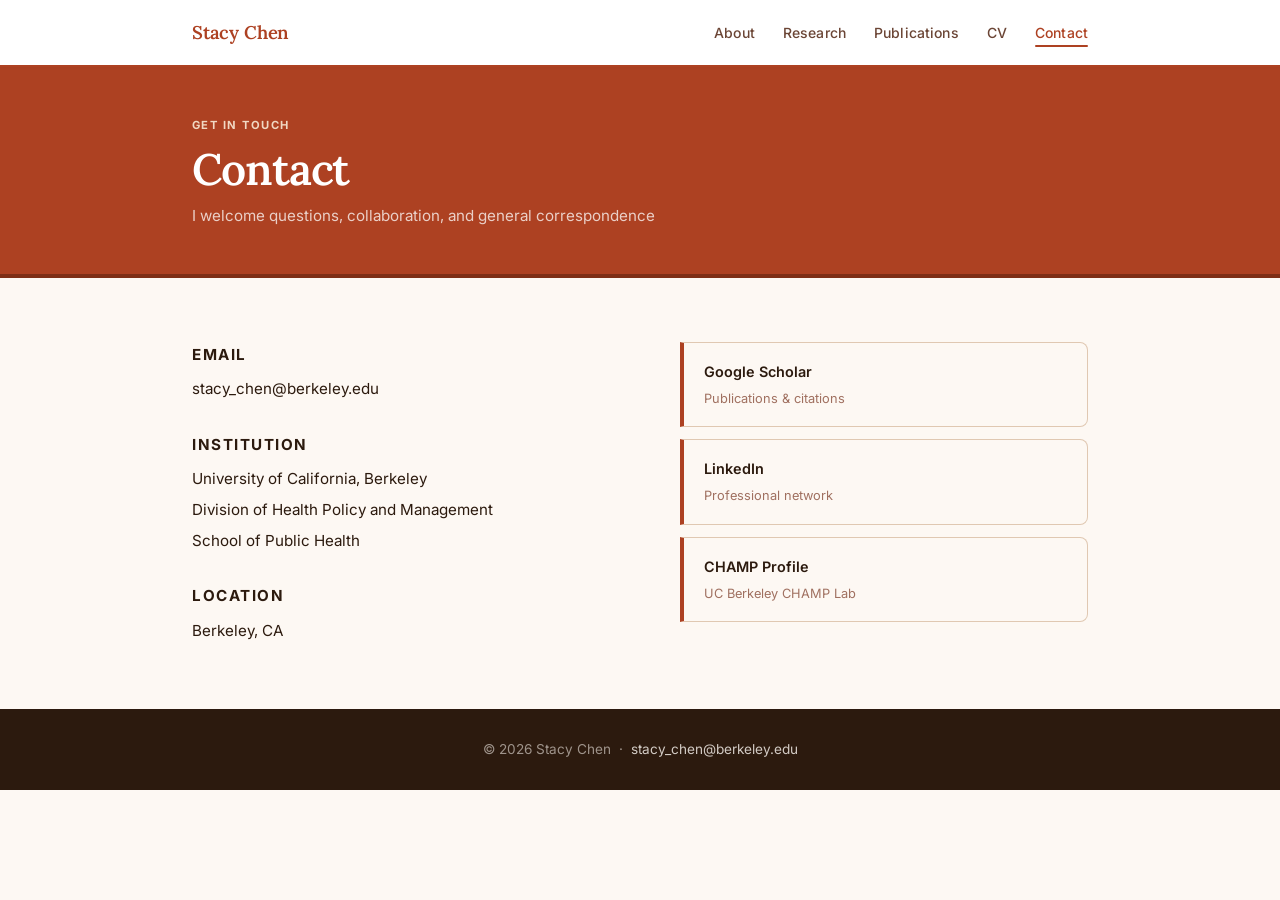
==== contact.html @ 713bfad3 "Add files via upload" ====
<!DOCTYPE html>
<html lang="en">
<head>
    <meta charset="UTF-8">
    <meta name="viewport" content="width=device-width, initial-scale=1.0">
    <title>Contact – Stacy Chen</title>
    <meta name="description" content="Get in touch with Stacy Chen, PhD candidate in Health Policy & Management at UC Berkeley.">
    <link rel="preconnect" href="https://fonts.googleapis.com">
    <link rel="preconnect" href="https://fonts.gstatic.com" crossorigin>
    <link href="https://fonts.googleapis.com/css2?family=Inter:wght@300;400;500;600;700&family=Lora:ital,wght@0,400;0,500;0,600;1,400&display=swap" rel="stylesheet">
    <link rel="stylesheet" href="styles.css">
</head>
<body>

    <nav class="navbar" id="navbar">
        <div class="container">
            <a href="index.html" class="nav-brand">Stacy Chen</a>
            <button class="nav-toggle" id="navToggle" aria-label="Toggle navigation" aria-expanded="false">
                <span></span><span></span><span></span>
            </button>
            <ul class="nav-menu" id="navMenu">
                <li><a href="index.html"        class="nav-link">About</a></li>
                <li><a href="research.html"     class="nav-link">Research</a></li>
                <li><a href="publications.html" class="nav-link">Publications</a></li>
                <li><a href="cv.html"           class="nav-link">CV</a></li>
                <li><a href="contact.html"      class="nav-link">Contact</a></li>
            </ul>
        </div>
    </nav>

    <header class="page-header">
        <div class="container">
            <span class="section-label">Get in Touch</span>
            <h1 class="page-title">Contact</h1>
            <p class="page-subtitle">I welcome questions, collaboration, and general correspondence</p>
        </div>
    </header>

    <main class="main-content">
        <div class="container">
            <div class="contact-grid">
                <div class="contact-info">
                    <div class="contact-item">
                        <span class="contact-label">Email</span>
                        <a href="mailto:stacy_chen@berkeley.edu">stacy_chen@berkeley.edu</a>
                    </div>
                    <div class="contact-item">
                        <span class="contact-label">Institution</span>
                        <span>University of California, Berkeley<br>Division of Health Policy and Management<br>School of Public Health</span>
                    </div>
                    <div class="contact-item">
                        <span class="contact-label">Location</span>
                        <span>Berkeley, CA</span>
                    </div>
                </div>
                <div class="contact-links">
                    <a href="https://scholar.google.com/citations?user=BwQoNZEAAAAJ&hl=en" class="contact-link-card" target="_blank" rel="noopener noreferrer">
                        <strong>Google Scholar</strong>
                        <span>Publications &amp; citations</span>
                    </a>
                    <a href="https://www.linkedin.com/in/stacychen01" class="contact-link-card" target="_blank" rel="noopener noreferrer">
                        <strong>LinkedIn</strong>
                        <span>Professional network</span>
                    </a>
                    <a href="https://champ.berkeley.edu/team/trainees" class="contact-link-card" target="_blank" rel="noopener noreferrer">
                        <strong>CHAMP Profile</strong>
                        <span>UC Berkeley CHAMP Lab</span>
                    </a>
                </div>
            </div>
        </div>
    </main>

    <footer class="footer">
        <div class="container">
            <p>&copy; 2026 Stacy Chen &nbsp;·&nbsp; <a href="mailto:stacy_chen@berkeley.edu">stacy_chen@berkeley.edu</a></p>
        </div>
    </footer>

    <script src="script.js"></script>
</body>
</html>
---- styles.css ----
/* ============================================================
   Stacy Chen – Academic Website Styles
   Warm palette · Solid color blocks · No gradients
   ============================================================ */

/* ---------- Reset & Base ---------- */
*, *::before, *::after {
    margin: 0;
    padding: 0;
    box-sizing: border-box;
}

:root {
    /* Warm color palette */
    --text-color:       #2c1a0e;
    --text-secondary:   #6b4535;
    --text-muted:       #a07060;
    --bg-color:         #fdf8f3;
    --bg-alt:           #f5e8d8;
    --bg-subtle:        #eedfd0;
    --border-color:     #e0c8b2;

    /* Terracotta — primary block color */
    --terra:            #ad4122;
    --terra-dark:       #7e2e16;
    --terra-light:      #fce8e0;

    /* Warm gold */
    --gold:             #c98a2c;
    --gold-light:       #fdf3e0;

    /* Text on dark/terra backgrounds */
    --on-terra:         #fff;
    --on-terra-muted:   rgba(255,255,255,0.75);

    /* Typography */
    --font-sans:  'Inter', -apple-system, BlinkMacSystemFont, 'Segoe UI', Roboto, sans-serif;
    --font-serif: 'Lora', Georgia, 'Times New Roman', serif;
    --size-base:  1.0625rem;
    --lh-base:    1.8;

    /* Layout */
    --max-width: 960px;
    --pad-x:     2rem;

    /* Shadows */
    --shadow-xs: 0 1px 3px rgba(80,30,10,0.07);
    --shadow-sm: 0 2px 6px rgba(80,30,10,0.10);
    --shadow-md: 0 5px 16px rgba(80,30,10,0.12);
    --shadow-lg: 0 12px 32px rgba(80,30,10,0.14);
}

html { scroll-behavior: smooth; }

body {
    font-family: var(--font-sans);
    font-size: var(--size-base);
    line-height: var(--lh-base);
    color: var(--text-color);
    background: var(--bg-color);
    -webkit-font-smoothing: antialiased;
    -moz-osx-font-smoothing: grayscale;
}

.container {
    max-width: var(--max-width);
    margin: 0 auto;
    padding: 0 var(--pad-x);
}

/* ---------- Navigation ---------- */
.navbar {
    background: #fff;
    border-bottom: 2px solid var(--terra);
    position: sticky;
    top: 0;
    z-index: 1000;
    padding: 1rem 0;
    box-shadow: var(--shadow-xs);
}

.navbar .container {
    display: flex;
    justify-content: space-between;
    align-items: center;
}

.nav-brand {
    font-family: var(--font-serif);
    font-size: 1.15rem;
    font-weight: 600;
    color: var(--terra);
    text-decoration: none;
    letter-spacing: -0.01em;
    transition: color 0.2s;
}
.nav-brand:hover { color: var(--terra-dark); }

.nav-menu {
    display: flex;
    list-style: none;
    gap: 1.75rem;
    align-items: center;
}

.nav-link {
    text-decoration: none;
    color: var(--text-secondary);
    font-weight: 500;
    font-size: 0.875rem;
    letter-spacing: 0.01em;
    transition: color 0.2s;
    position: relative;
    padding-bottom: 3px;
}
.nav-link::after {
    content: '';
    position: absolute;
    bottom: -3px; left: 0; right: 0;
    height: 2px;
    background: var(--terra);
    transform: scaleX(0);
    transform-origin: left;
    transition: transform 0.22s;
    border-radius: 2px;
}
.nav-link:hover,
.nav-link.active { color: var(--terra); }
.nav-link:hover::after,
.nav-link.active::after { transform: scaleX(1); }

/* Mobile toggle */
.nav-toggle {
    display: none;
    flex-direction: column;
    background: none;
    border: none;
    cursor: pointer;
    gap: 5px;
    padding: 0.5rem;
}
.nav-toggle span {
    width: 24px; height: 2px;
    background: var(--text-color);
    display: block;
    transition: all 0.3s;
}
.nav-toggle.active span:nth-child(1) { transform: rotate(45deg) translate(5px, 5px); }
.nav-toggle.active span:nth-child(2) { opacity: 0; }
.nav-toggle.active span:nth-child(3) { transform: rotate(-45deg) translate(5px, -5px); }

/* ============================================================
   HERO — Home page only
   Solid terracotta color block
   ============================================================ */
.hero {
    background: var(--terra);
    padding: 4rem 0;
    border-bottom: 4px solid var(--terra-dark);
}

.hero-content {
    display: grid;
    grid-template-columns: 1fr auto;
    gap: 3.5rem;
    align-items: center;
}

.hero-title {
    font-family: var(--font-serif);
    font-size: clamp(2.25rem, 4vw, 3.25rem);
    font-weight: 600;
    color: var(--on-terra);
    line-height: 1.15;
    letter-spacing: -0.025em;
    margin-bottom: 0.6rem;
}

.hero-subtitle {
    font-size: 1.05rem;
    font-weight: 600;
    color: var(--gold-light);
    margin-bottom: 0.3rem;
    letter-spacing: -0.01em;
}

.hero-institution {
    font-size: 0.875rem;
    color: var(--on-terra-muted);
    margin-bottom: 1.375rem;
}

.hero-tagline {
    font-size: 1rem;
    color: rgba(255,255,255,0.87);
    line-height: 1.78;
    max-width: 520px;
    margin-bottom: 2rem;
}

.hero-links {
    display: flex;
    flex-wrap: wrap;
    gap: 0.625rem;
}

.hero-link {
    display: inline-flex;
    align-items: center;
    gap: 0.4rem;
    color: var(--on-terra);
    text-decoration: none;
    font-size: 0.825rem;
    font-weight: 600;
    padding: 0.45rem 0.9rem;
    border: 1.5px solid rgba(255,255,255,0.55);
    border-radius: 6px;
    transition: all 0.2s;
    letter-spacing: 0.01em;
    background: rgba(255,255,255,0.08);
}
.hero-link:hover {
    background: rgba(255,255,255,0.2);
    border-color: rgba(255,255,255,0.85);
}

.hero-image { display: flex; justify-content: center; }

.profile-photo {
    width: 210px;
    height: 210px;
    border-radius: 50%;
    object-fit: cover;
    border: 5px solid rgba(255,255,255,0.25);
    outline: 3px solid rgba(255,255,255,0.5);
    box-shadow: var(--shadow-lg);
}

/* About strip below hero */
.about-strip {
    background: var(--bg-alt);
    padding: 3.5rem 0;
    border-bottom: 1px solid var(--border-color);
}

/* ============================================================
   PAGE HEADER — Inner pages (solid color block)
   ============================================================ */
.page-header {
    background: var(--terra);
    border-bottom: 4px solid var(--terra-dark);
    padding: 3rem 0 2.75rem;
}

.section-label {
    display: block;
    font-size: 0.7rem;
    font-weight: 700;
    letter-spacing: 0.13em;
    text-transform: uppercase;
    color: var(--gold-light);
    margin-bottom: 0.5rem;
    opacity: 0.85;
}

.page-title {
    font-family: var(--font-serif);
    font-size: clamp(2rem, 3.5vw, 2.75rem);
    font-weight: 600;
    color: var(--on-terra);
    line-height: 1.2;
    letter-spacing: -0.025em;
    margin-bottom: 0.4rem;
}

.page-subtitle {
    font-size: 0.95rem;
    color: var(--on-terra-muted);
}

/* ============================================================
   MAIN CONTENT
   ============================================================ */
.main-content {
    padding: 4rem 0;
    background: var(--bg-color);
}

.divider {
    border: none;
    border-top: 1px solid var(--border-color);
    margin: 3rem 0;
}

/* ============================================================
   HOME — About section layout
   ============================================================ */
.about-grid {
    display: grid;
    grid-template-columns: 1fr 280px;
    gap: 4rem;
    align-items: start;
}

.about-body p {
    margin-bottom: 1.3rem;
    line-height: 1.85;
    color: var(--text-color);
}
.about-body p:last-child { margin-bottom: 0; }

/* Sidebar — solid warm color block */
.sidebar-block {
    background: var(--bg-alt);
    border-left: 4px solid var(--terra);
    border-radius: 0 8px 8px 0;
    padding: 1.375rem 1.5rem;
    margin-bottom: 1.25rem;
}
.sidebar-block:last-child { margin-bottom: 0; }

.sidebar-block h3 {
    font-size: 0.7rem;
    font-weight: 700;
    letter-spacing: 0.1em;
    text-transform: uppercase;
    color: var(--terra);
    margin-bottom: 0.875rem;
}

.sidebar-list { list-style: none; }
.sidebar-list li {
    font-size: 0.875rem;
    color: var(--text-secondary);
    padding: 0.35rem 0;
    border-bottom: 1px solid var(--border-color);
    line-height: 1.55;
}
.sidebar-list li:last-child { border-bottom: none; }
.sidebar-list strong { color: var(--text-color); font-weight: 600; }

/* ============================================================
   RESEARCH — section headings
   ============================================================ */
.ri-section-heading {
    font-family: var(--font-serif);
    font-size: 1.75rem;
    font-weight: 600;
    color: var(--text-color);
    letter-spacing: -0.02em;
    margin-bottom: 1.5rem;
    padding-bottom: 0.5rem;
    border-bottom: 3px solid var(--terra);
    display: inline-block;
}

/* ============================================================
   RESEARCH — visual interest cards
   ============================================================ */
.ri-grid {
    display: grid;
    grid-template-columns: repeat(3, 1fr);
    gap: 1.5rem;
    align-items: start;
}

/* Card shell */
.ri-card {
    background: #fff;
    border: 1.5px solid var(--border-color);
    border-radius: 10px;
    overflow: hidden;
    cursor: pointer;
    transition: box-shadow 0.25s, transform 0.22s;
    user-select: none;
}
.ri-card:hover {
    box-shadow: var(--shadow-lg);
    transform: translateY(-5px);
}
.ri-card.is-open {
    border-color: var(--terra);
    box-shadow: var(--shadow-md);
}
.ri-card.is-open .ri-card-body { background: var(--terra); }
.ri-card.is-open .ri-label     { color: #fff; }
.ri-card.is-open .ri-sublabel  { color: rgba(255,255,255,0.75); }
.ri-card.is-open .ri-arrow     { color: rgba(255,255,255,0.7); transform: rotate(90deg); }

/* Visual header — warm cream background, coloured bottom border accent */
.ri-card-img {
    position: relative;
    height: 170px;
    display: flex;
    align-items: center;
    justify-content: center;
    overflow: hidden;
    background-color: #fdf4ee;
    border-bottom: 4px solid var(--card-accent, var(--terra));
}


.ri-card-icon-img {
    position: relative;
    z-index: 2;
    width: 100%;
    height: 100%;
    object-fit: cover;
    object-position: center;
}

/* Card body — title + keywords */
.ri-card-body {
    padding: 1.125rem 1.25rem 1.25rem;
    display: flex;
    align-items: flex-start;
    gap: 0.75rem;
    transition: background 0.2s;
}
.ri-card-body-text { flex: 1; }

.ri-label {
    display: block;
    font-size: 1rem;
    font-weight: 700;
    color: var(--text-color);
    line-height: 1.3;
    margin-bottom: 0.3rem;
    transition: color 0.2s;
}
.ri-sublabel {
    display: block;
    font-size: 0.75rem;
    color: var(--text-muted);
    line-height: 1.45;
    transition: color 0.2s;
}
.ri-arrow {
    font-size: 1.375rem;
    color: var(--text-muted);
    flex-shrink: 0;
    transition: transform 0.22s, color 0.2s;
    margin-top: 2px;
    line-height: 1;
}

/* Expand panel — spans full grid width */
.ri-expand {
    grid-column: 1 / -1;
    background: var(--bg-alt);
    border-left: 4px solid var(--terra);
    border-radius: 0 10px 10px 0;
    padding: 1.75rem 2rem;
    animation: expandIn 0.22s ease;
}
.ri-expand p {
    color: var(--text-color);
    font-size: 0.95rem;
    line-height: 1.85;
    margin-bottom: 1.25rem;
    max-width: 700px;
}
.ri-expand p:last-of-type { margin-bottom: 0; }

@keyframes expandIn {
    from { opacity: 0; transform: translateY(-8px); }
    to   { opacity: 1; transform: translateY(0); }
}

.ri-papers { margin-top: 1.5rem; }

.ri-papers-label {
    font-size: 0.7rem;
    font-weight: 700;
    letter-spacing: 0.1em;
    text-transform: uppercase;
    color: var(--terra);
    margin-bottom: 0.875rem;
}

.ri-paper-item {
    background: #fff;
    border: 1px solid var(--border-color);
    border-radius: 6px;
    padding: 0.875rem 1rem;
    margin-bottom: 0.625rem;
}
.ri-paper-item:last-child { margin-bottom: 0; }

.ri-paper-title {
    display: block;
    font-size: 0.875rem;
    font-weight: 600;
    color: var(--text-color);
    line-height: 1.45;
    margin-bottom: 0.2rem;
}
.ri-paper-venue {
    display: block;
    font-size: 0.8rem;
    color: var(--text-muted);
    margin-bottom: 0.5rem;
    font-style: italic;
}
.ri-paper-links {
    display: flex;
    gap: 0.4rem;
    flex-wrap: wrap;
}

/* Responsive: 3→1 column */
@media (max-width: 860px) {
    .ri-grid { grid-template-columns: 1fr 1fr; }
}
@media (max-width: 540px) {
    .ri-grid { grid-template-columns: 1fr; }
    .ri-card-img { height: 140px; }
}

/* Dissertation block — solid warm strip */
.dissertation-block {
    background: var(--bg-alt);
    border-left: 4px solid var(--terra);
    border-radius: 0 8px 8px 0;
    padding: 1.75rem 2rem;
    margin-bottom: 3rem;
}
.dissertation-block p { margin-bottom: 0.75rem; }
.dissertation-block p:last-child { margin-bottom: 0; }
.dissertation-block .diss-title {
    font-family: var(--font-serif);
    font-size: 1.0625rem;
    font-weight: 600;
    color: var(--text-color);
    line-height: 1.45;
    margin-bottom: 0.5rem;
}
.dissertation-block .diss-committee {
    font-size: 0.875rem;
    color: var(--text-secondary);
}
.dissertation-block .diss-desc {
    font-size: 0.9rem;
    color: var(--text-secondary);
    line-height: 1.75;
    margin-top: 0.75rem;
}

/* ============================================================
   PUBLICATIONS
   ============================================================ */
.pub-group { margin-bottom: 3rem; }
.pub-group:last-child { margin-bottom: 0; }

.pub-group-title {
    font-size: 1rem;
    font-weight: 700;
    color: var(--on-terra);
    background: var(--terra);
    display: inline-block;
    padding: 0.35rem 1rem;
    border-radius: 4px;
    margin-bottom: 1.5rem;
    letter-spacing: 0.01em;
}

.pub-list {
    list-style: none;
    padding-left: 0;
}

.pub-item {
    margin-bottom: 2rem;
    padding-left: 0;
    padding-bottom: 2rem;
    border-bottom: 1px solid var(--border-color);
}
.pub-item:last-child {
    border-bottom: none;
    padding-bottom: 0;
}
.pub-item:last-child { margin-bottom: 0; }

.pub-title {
    font-weight: 600;
    color: var(--text-color);
    line-height: 1.45;
    margin-bottom: 0.3rem;
}

.pub-authors {
    color: var(--text-secondary);
    font-size: 0.875rem;
    margin-bottom: 0.2rem;
}
.pub-authors strong { color: var(--text-color); font-weight: 700; }

.pub-venue {
    color: var(--text-muted);
    font-size: 0.85rem;
    margin-bottom: 0.6rem;
}

.pub-description {
    font-size: 0.875rem;
    color: var(--text-secondary);
    font-style: italic;
    background: var(--bg-alt);
    border-left: 3px solid var(--bg-subtle);
    border-radius: 0 6px 6px 0;
    padding: 0.55rem 0.875rem;
    margin-bottom: 0.625rem;
    line-height: 1.7;
}

.pub-links {
    display: flex;
    gap: 0.5rem;
    flex-wrap: wrap;
    margin-top: 0.5rem;
}

.pub-link {
    display: inline-flex;
    align-items: center;
    gap: 0.3rem;
    text-decoration: none;
    font-size: 0.75rem;
    font-weight: 700;
    letter-spacing: 0.05em;
    text-transform: uppercase;
    padding: 0.25rem 0.7rem;
    border-radius: 4px;
    transition: all 0.2s;
}

.pub-link-doi {
    color: var(--terra);
    border: 1.5px solid var(--terra);
    background: var(--terra-light);
}
.pub-link-doi:hover {
    background: var(--terra);
    color: #fff;
}

.pub-link-pdf {
    color: var(--terra-dark);
    border: 1.5px solid var(--terra-dark);
    background: #fff;
}
.pub-link-pdf:hover {
    background: var(--terra-dark);
    color: #fff;
}

.pub-link-press {
    color: var(--gold);
    border: 1.5px solid var(--gold);
    background: var(--gold-light);
}
.pub-link-press:hover {
    background: var(--gold);
    border-color: var(--gold);
    color: #fff;
}

/* ============================================================
   CONFERENCE BADGE GROUPS
   ============================================================ */
.conf-group {
    margin-bottom: 2.25rem;
}
.conf-group:last-child { margin-bottom: 0; }

.conf-badge {
    display: inline-flex;
    align-items: center;
    gap: 1rem;
    background: #fff;
    border: 1px solid var(--border-color);
    border-left: 4px solid var(--terra);
    border-radius: 0 8px 8px 0;
    padding: 0.75rem 1.25rem;
    margin-bottom: 1rem;
    box-shadow: var(--shadow-xs);
}

.conf-logo {
    max-height: 40px;
    width: auto;
    display: block;
    object-fit: contain;
}

.conf-fullname {
    font-size: 0.8rem;
    color: var(--text-secondary);
    font-weight: 500;
    line-height: 1.35;
    max-width: 200px;
}

.conf-entries {
    padding-left: 0.25rem;
}
.conf-entry {
    padding: 0.625rem 0;
    border-bottom: 1px solid var(--border-color);
}
.conf-entry:last-child { border-bottom: none; }

.conf-entry-title {
    display: block;
    font-size: 0.9rem;
    color: var(--text-color);
    font-weight: 500;
    line-height: 1.45;
    margin-bottom: 0.2rem;
}
.conf-entry-meta {
    display: block;
    font-size: 0.8rem;
    color: var(--text-muted);
}

/* ============================================================
   CV
   ============================================================ */
.cv-actions { margin-bottom: 1.625rem; }

.btn {
    display: inline-flex;
    align-items: center;
    gap: 0.5rem;
    padding: 0.75rem 1.5rem;
    border-radius: 6px;
    font-weight: 600;
    font-size: 0.9rem;
    text-decoration: none;
    transition: all 0.2s;
    cursor: pointer;
    border: none;
    font-family: var(--font-sans);
}
.btn-primary {
    background: var(--terra);
    color: #fff;
}
.btn-primary:hover {
    background: var(--terra-dark);
    box-shadow: var(--shadow-md);
    transform: translateY(-1px);
}

.cv-embed-wrapper {
    border: 2px solid var(--border-color);
    border-radius: 8px;
    overflow: hidden;
}
.cv-embed {
    width: 100%;
    height: 740px;
    display: block;
    border: none;
}
.cv-fallback {
    padding: 2rem;
    text-align: center;
    color: var(--text-secondary);
}
.cv-fallback a { color: var(--terra); }

/* ============================================================
   CONTACT
   ============================================================ */
.contact-grid {
    display: grid;
    grid-template-columns: 1fr 1fr;
    gap: 5rem;
    align-items: start;
}

.contact-item { margin-bottom: 1.75rem; }
.contact-item:last-child { margin-bottom: 0; }

.contact-label {
    display: block;
    font-size: 0.7rem;
    font-weight: 700;
    letter-spacing: 0.1em;
    text-transform: uppercase;
    color: var(--terra);
    margin-bottom: 0.4rem;
}

.contact-item a,
.contact-item span {
    color: var(--text-color);
    text-decoration: none;
    font-size: 0.95rem;
    line-height: 1.65;
}
.contact-item a:hover { color: var(--terra); }

.contact-links {
    display: flex;
    flex-direction: column;
    gap: 0.75rem;
}

.contact-link-card {
    display: flex;
    flex-direction: column;
    padding: 1rem 1.25rem;
    background: var(--bg-color);
    border: 1.5px solid var(--border-color);
    border-left: 4px solid var(--terra);
    border-radius: 0 8px 8px 0;
    color: var(--text-color);
    text-decoration: none;
    transition: all 0.2s;
}
.contact-link-card strong {
    font-size: 0.9rem;
    font-weight: 600;
    display: block;
    margin-bottom: 0.15rem;
}
.contact-link-card span {
    font-size: 0.8rem;
    color: var(--text-muted);
}
.contact-link-card:hover {
    background: var(--terra-light);
    border-color: var(--terra);
}
.contact-link-card:hover strong { color: var(--terra); }

/* ============================================================
   FOOTER
   ============================================================ */
.footer {
    background: var(--text-color);
    color: rgba(253,248,243,0.55);
    padding: 1.75rem 0;
    text-align: center;
}
.footer p { font-size: 0.85rem; }
.footer a {
    color: rgba(253,248,243,0.8);
    text-decoration: none;
}
.footer a:hover { color: #fff; }

/* ============================================================
   RESPONSIVE
   ============================================================ */
@media (max-width: 768px) {
    :root { --pad-x: 1.5rem; --size-base: 1rem; }

    .nav-menu {
        position: fixed;
        left: -100%;
        top: 65px;
        flex-direction: column;
        background: #fff;
        width: 100%;
        padding: 1.5rem var(--pad-x);
        gap: 0.125rem;
        border-bottom: 2px solid var(--terra);
        box-shadow: var(--shadow-md);
        transition: left 0.3s ease;
    }
    .nav-menu.active { left: 0; }
    .nav-menu li { padding: 0.5rem 0; }
    .nav-toggle { display: flex; }

    .hero { padding: 3rem 0 2.5rem; }
    .hero-content {
        grid-template-columns: 1fr;
        gap: 2rem;
    }
    .hero-image { order: -1; }
    .profile-photo { width: 150px; height: 150px; }

    .about-grid {
        grid-template-columns: 1fr;
        gap: 2.5rem;
    }

    .contact-grid {
        grid-template-columns: 1fr;
        gap: 2.5rem;
    }

    .cv-embed { height: 500px; }
    .main-content { padding: 3rem 0; }
}

@media (max-width: 480px) {
    :root { --pad-x: 1.25rem; }
    .hero-title { font-size: 2rem; }
    .hero-links { flex-direction: column; }
    .hero-link { justify-content: center; }
    .cv-embed { height: 420px; }
}

/* ---------- Accessibility ---------- */
*:focus-visible {
    outline: 2px solid var(--terra);
    outline-offset: 3px;
    border-radius: 3px;
}

/* ---------- Print ---------- */
@media print {
    .navbar, .footer { display: none; }
}
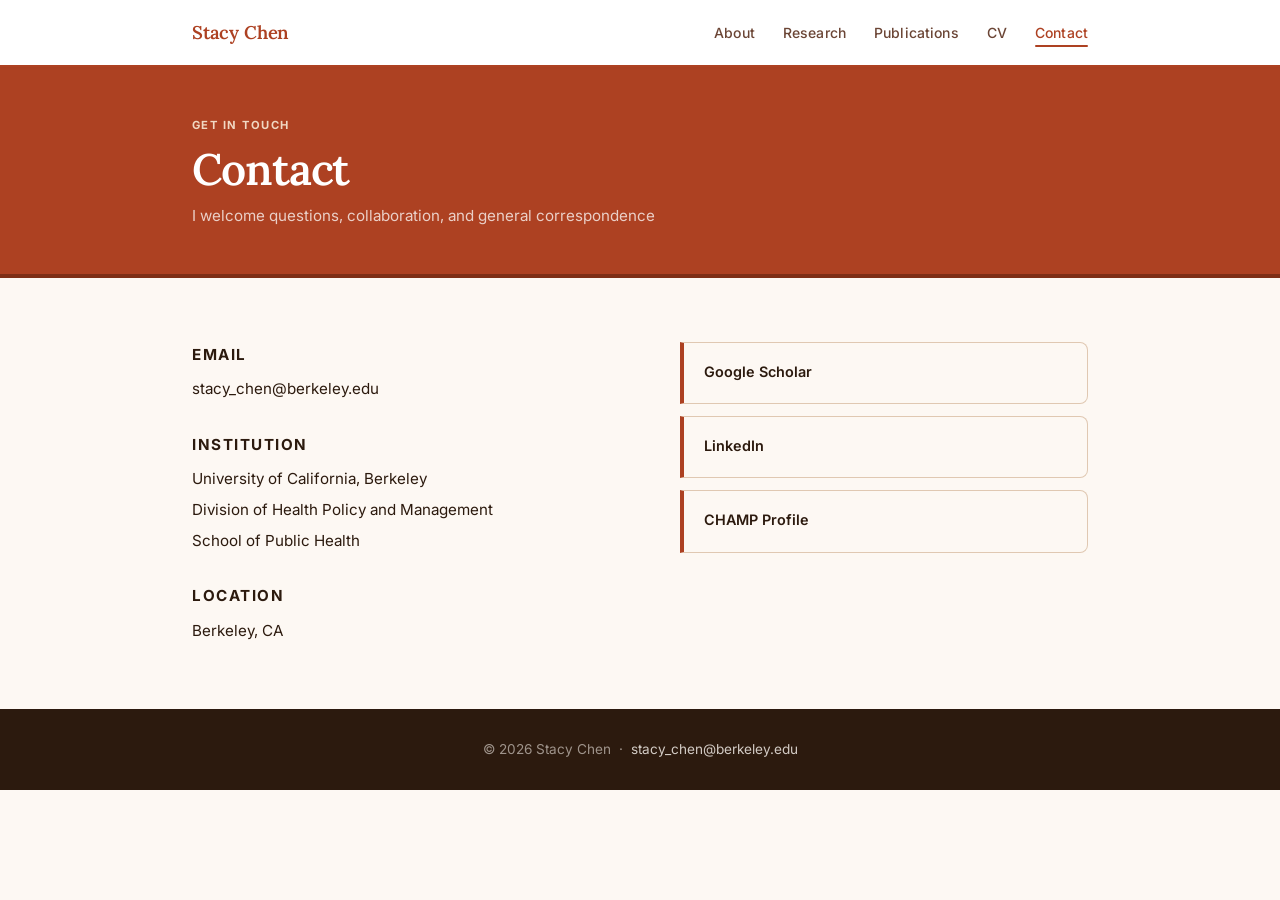
==== commit 92678668: "Update contact.html" ====
--- a/contact.html
+++ b/contact.html
@@ -56,15 +56,12 @@
                 <div class="contact-links">
                     <a href="https://scholar.google.com/citations?user=BwQoNZEAAAAJ&hl=en" class="contact-link-card" target="_blank" rel="noopener noreferrer">
                         <strong>Google Scholar</strong>
-                        <span>Publications &amp; citations</span>
                     </a>
                     <a href="https://www.linkedin.com/in/stacychen01" class="contact-link-card" target="_blank" rel="noopener noreferrer">
                         <strong>LinkedIn</strong>
-                        <span>Professional network</span>
                     </a>
                     <a href="https://champ.berkeley.edu/team/trainees" class="contact-link-card" target="_blank" rel="noopener noreferrer">
                         <strong>CHAMP Profile</strong>
-                        <span>UC Berkeley CHAMP Lab</span>
                     </a>
                 </div>
             </div>
